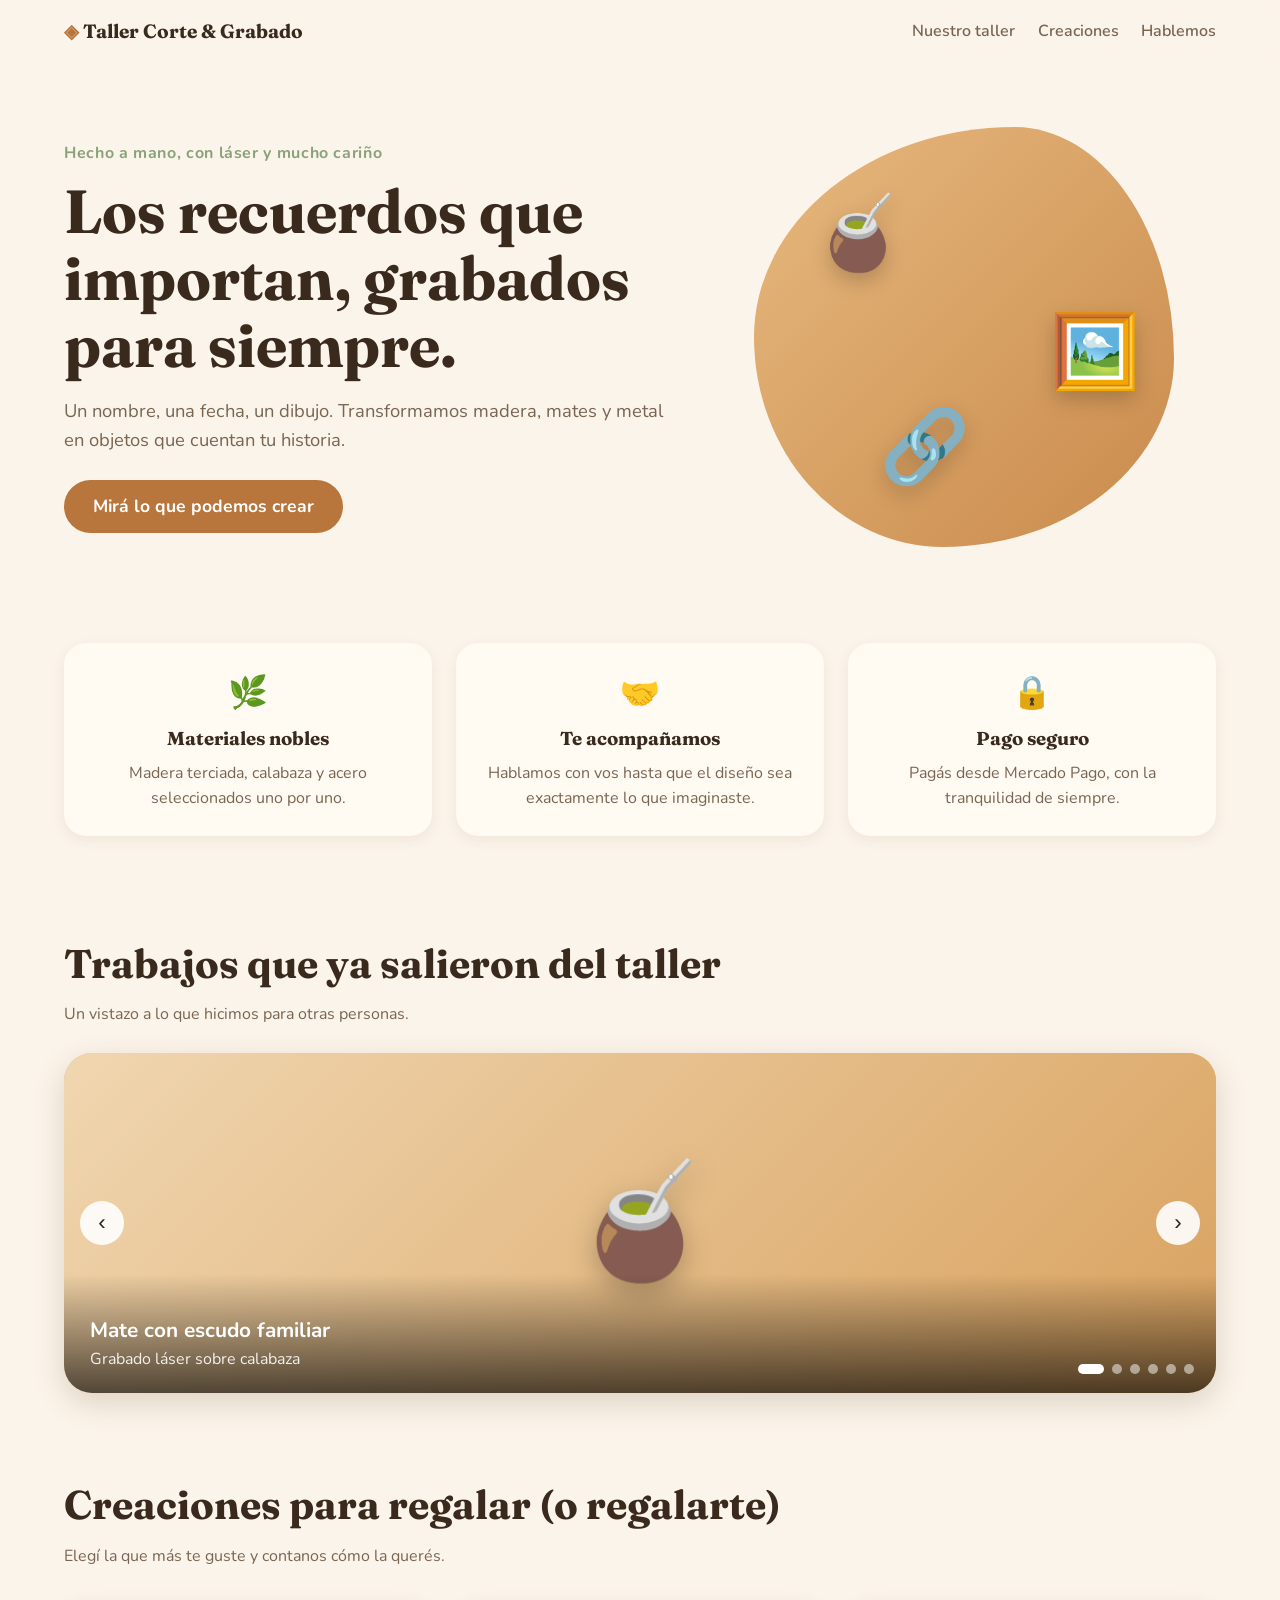
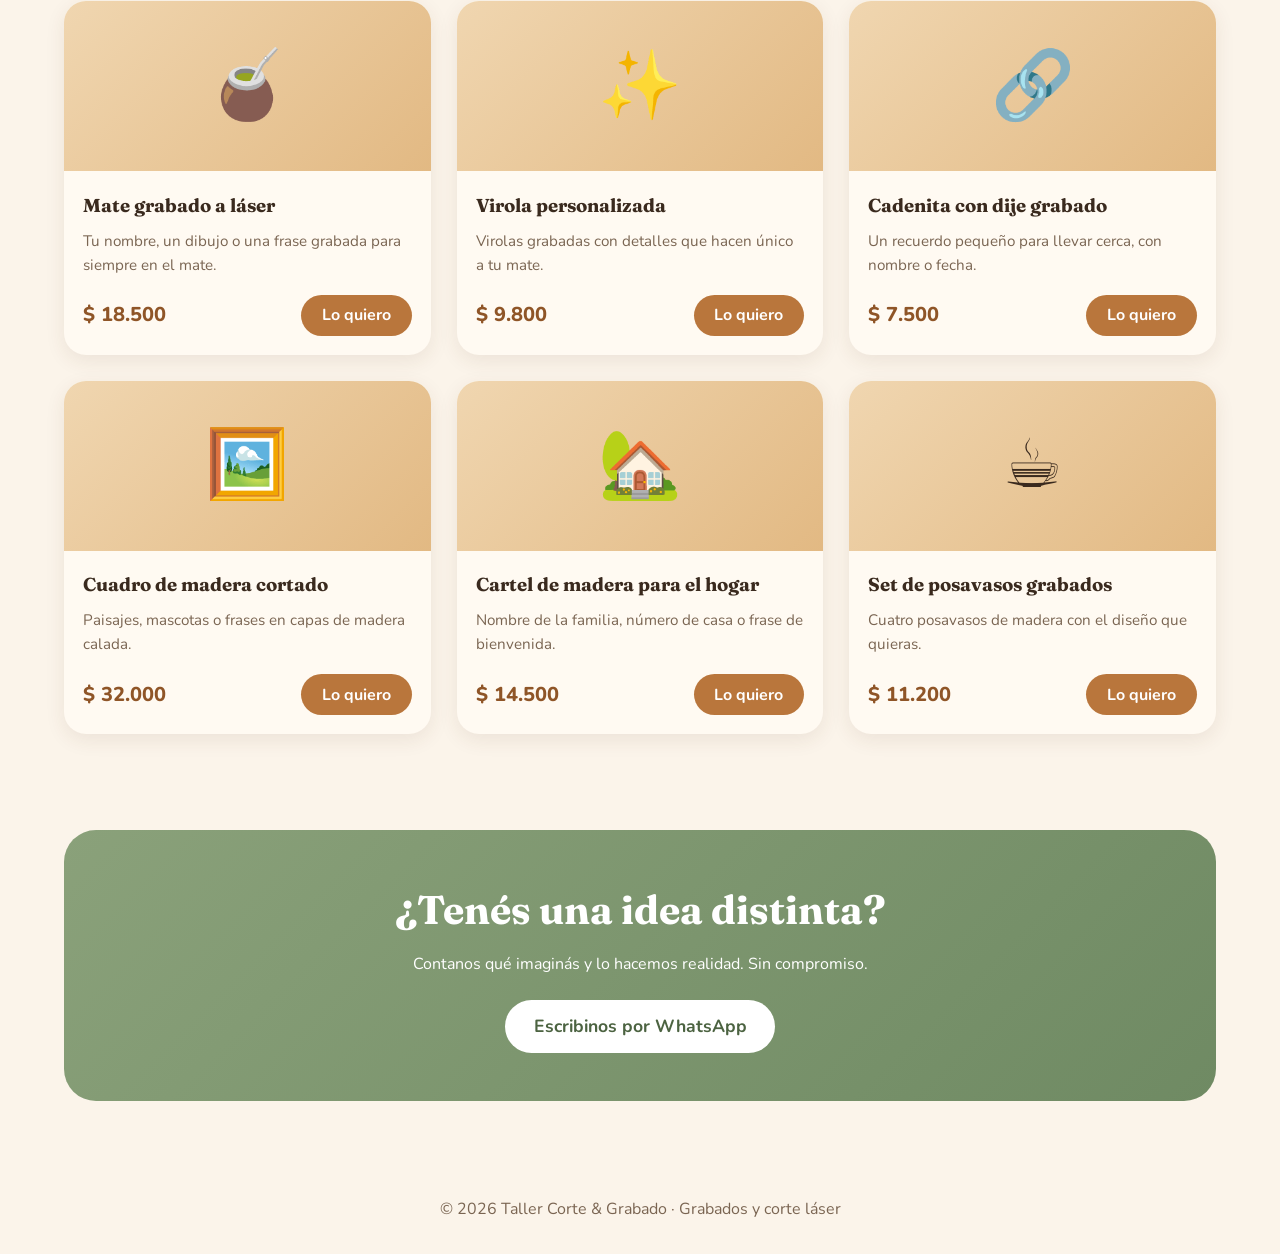
==== index.html @ 77e38443 ""prueba"" ====
<!DOCTYPE html>
<html lang="es">
<head>
  <meta charset="UTF-8">
  <meta name="viewport" content="width=device-width, initial-scale=1">
  <title>Taller Corte & Grabado · Modelo 1 Cálido</title>
  <meta name="description" content="Grabados y corte láser en madera, mates, virolas y cadenitas. Piezas hechas con cariño, a tu medida.">
  <link rel="preconnect" href="https://fonts.googleapis.com">
  <link rel="preconnect" href="https://fonts.gstatic.com" crossorigin>
  <link href="https://fonts.googleapis.com/css2?family=Fraunces:opsz,wght@9..144,500;9..144,700&family=Nunito:wght@400;600;700&display=swap" rel="stylesheet">
  <link rel="stylesheet" href="css/index.css">
  <link rel="stylesheet" href="css/carousel.css">
</head>
<body>
  <header class="top">
    <a class="brand" href="#"><span class="brand__mark">◈</span> <span data-brand></span></a>
    <nav>
      <a href="#nosotros">Nuestro taller</a>
      <a href="#creaciones">Creaciones</a>
      <a href="#contacto">Hablemos</a>
    </nav>
  </header>

  <main>
    <div id="home">
      <section class="hero">
        <div class="hero__text">
          <p class="eyebrow">Hecho a mano, con láser y mucho cariño</p>
          <h1>Los recuerdos que importan, grabados para siempre.</h1>
          <p class="lead">Un nombre, una fecha, un dibujo. Transformamos madera, mates y metal en objetos que cuentan tu historia.</p>
          <a class="btn btn--big" href="#creaciones">Mirá lo que podemos crear</a>
        </div>
        <div class="hero__art" aria-hidden="true">
          <div class="blob"></div>
          <span class="hero__emoji e1">🧉</span><span class="hero__emoji e2">🖼️</span><span class="hero__emoji e3">🔗</span>
        </div>
      </section>

      <section id="nosotros" class="trust">
        <div class="reveal"><span>🌿</span><h3>Materiales nobles</h3><p>Madera terciada, calabaza y acero seleccionados uno por uno.</p></div>
        <div class="reveal"><span>🤝</span><h3>Te acompañamos</h3><p>Hablamos con vos hasta que el diseño sea exactamente lo que imaginaste.</p></div>
        <div class="reveal"><span>🔒</span><h3>Pago seguro</h3><p>Pagás desde Mercado Pago, con la tranquilidad de siempre.</p></div>
      </section>

      <section id="trabajos" class="works">
        <div class="works__head"><h2>Trabajos que ya salieron del taller</h2><p>Un vistazo a lo que hicimos para otras personas.</p></div>
        <div id="carousel" class="car" aria-roledescription="carrusel" aria-label="Trabajos realizados"></div>
      </section>
      <section id="creaciones" class="section">
        <h2>Creaciones para regalar (o regalarte)</h2>
        <p class="section__sub">Elegí la que más te guste y contanos cómo la querés.</p>
        <div id="grid" class="grid"></div>
      </section>

      <section id="contacto" class="cta reveal">
        <h2>¿Tenés una idea distinta?</h2>
        <p>Contanos qué imaginás y lo hacemos realidad. Sin compromiso.</p>
        <a class="btn btn--big" data-wa target="_blank" rel="noopener">Escribinos por WhatsApp</a>
      </section>
    </div>

    <section id="detail" class="detail" hidden>
      <a id="back" class="back" href="#creaciones">← Volver a las creaciones</a>
      <div class="detail__grid">
        <div class="detail__media" id="d-media" aria-hidden="true"></div>
        <div class="detail__info">
          <h1 id="d-title"></h1>
          <p id="d-desc" class="lead"></p>
          <p class="detail__price" id="d-price"></p>
          <label for="comment">Contanos cómo lo querés (texto, dibujo, tamaño…)</label>
          <textarea id="comment" rows="4" placeholder="Ej: Quiero el nombre «Lucía» con una flor al costado"></textarea>
          <div class="row">
            <div><label for="name">Tu nombre (opcional)</label><input id="name" autocomplete="name"></div>
            <div><label for="contact">WhatsApp o email (opcional)</label><input id="contact" autocomplete="email"></div>
          </div>
          <button id="buy" class="btn btn--big" type="button">Comprar</button>
          <p id="d-status" class="status" role="status"></p>
          <p class="note">🔒 Pagás en Mercado Pago. Si tenés la app, se abre sola; si no, seguís desde la web.</p>
        </div>
      </div>
    </section>
  </main>

  <footer><p>© <span data-year></span> <span data-brand></span> · Grabados y corte láser</p></footer>

  <script src="js/config.js"></script>
  <script src="js/app.js"></script>
</body>
</html>
---- css/index.css ----
:root{--car-bg:#e2b983;--car-ink:#3a2a1e;--car-muted:#7a6552;--car-radius:28px;--car-shadow:0 10px 30px rgba(90,60,30,.18);--car-grad:linear-gradient(135deg,#f0d6b0,#d9a25f)}
:root{--bg:#fbf4ea;--ink:#3a2a1e;--muted:#7a6552;--wood:#b9763c;--wood-d:#8f5527;--cream:#fffaf2;--sage:#8aa17a;--r:22px}
*{box-sizing:border-box;margin:0}
html{scroll-behavior:smooth}
body{font-family:Nunito,system-ui,sans-serif;background:var(--bg);color:var(--ink);line-height:1.6}
h1,h2,h3,.brand{font-family:Fraunces,Georgia,serif}
[hidden]{display:none!important}
a{color:inherit}

.top{display:flex;justify-content:space-between;align-items:center;gap:1rem;padding:1rem 5vw;position:sticky;top:0;background:rgba(251,244,234,.92);backdrop-filter:blur(8px);z-index:10}
.brand{font-weight:700;font-size:1.2rem;text-decoration:none}
.brand__mark{color:var(--wood)}
.top nav{display:flex;gap:1.4rem}
.top nav a{text-decoration:none;font-weight:600;color:var(--muted)}
.top nav a:hover{color:var(--wood-d)}

.btn{display:inline-block;background:var(--wood);color:#fff;border:0;border-radius:999px;padding:.6rem 1.3rem;font:700 1rem Nunito,sans-serif;text-decoration:none;cursor:pointer;transition:transform .2s,background .2s,box-shadow .2s}
.btn:hover{background:var(--wood-d);transform:translateY(-2px);box-shadow:0 8px 18px rgba(143,85,39,.3)}
.btn:disabled{opacity:.6;cursor:wait;transform:none}
.btn--big{padding:.9rem 1.8rem;font-size:1.1rem}

.hero{display:grid;grid-template-columns:1.1fr .9fr;align-items:center;gap:2rem;padding:4rem 5vw}
.eyebrow{color:var(--sage);font-weight:700;letter-spacing:.04em;margin-bottom:.8rem}
.hero h1{font-size:clamp(2.2rem,5vw,3.8rem);line-height:1.1;margin-bottom:1rem}
.lead{font-size:1.15rem;color:var(--muted);margin-bottom:1.6rem}
.hero__art{position:relative;aspect-ratio:1;max-width:420px;justify-self:center;width:100%}
.blob{position:absolute;inset:0;background:linear-gradient(135deg,#e7b97f,#c98a4b);border-radius:62% 38% 55% 45%/50% 55% 45% 50%;animation:morph 9s ease-in-out infinite}
@keyframes morph{50%{border-radius:40% 60% 45% 55%/55% 40% 60% 45%;transform:rotate(6deg)}}
.hero__emoji{position:absolute;font-size:4.5rem;filter:drop-shadow(0 8px 10px rgba(0,0,0,.2));animation:float 5s ease-in-out infinite}
.e1{top:12%;left:14%}.e2{top:40%;right:8%;animation-delay:1s}.e3{bottom:10%;left:30%;animation-delay:2s}
@keyframes float{50%{transform:translateY(-12px)}}

.trust{display:grid;grid-template-columns:repeat(auto-fit,minmax(220px,1fr));gap:1.5rem;padding:2rem 5vw}
.trust div{background:var(--cream);border-radius:var(--r);padding:1.5rem;text-align:center;box-shadow:0 4px 14px rgba(90,60,30,.07)}
.trust span{font-size:2rem}
.trust h3{margin:.4rem 0}
.trust p{color:var(--muted)}

.section{padding:4rem 5vw}
.section h2,.cta h2{font-size:clamp(1.7rem,3.5vw,2.5rem)}
.section__sub{color:var(--muted);margin:.4rem 0 2rem}
.grid{display:grid;grid-template-columns:repeat(auto-fill,minmax(270px,1fr));gap:1.6rem}
.card{background:var(--cream);border-radius:var(--r);overflow:hidden;box-shadow:0 6px 20px rgba(90,60,30,.09);transition:transform .25s,box-shadow .25s;display:flex;flex-direction:column}
.card:hover{transform:translateY(-6px);box-shadow:0 14px 30px rgba(90,60,30,.16)}
.card__media{height:170px;display:grid;place-items:center;background:linear-gradient(135deg,#f0d6b0,#e2b983);font-size:4.2rem}
.card__body{padding:1.2rem;display:flex;flex-direction:column;gap:.5rem;flex:1}
.card__body p{color:var(--muted);font-size:.95rem;flex:1}
.card__foot{display:flex;justify-content:space-between;align-items:center;margin-top:.6rem}
.price{font-weight:800;font-size:1.25rem;color:var(--wood-d)}

.cta{margin:2rem 5vw 4rem;padding:3rem 1.5rem;text-align:center;background:linear-gradient(135deg,var(--sage),#6f8a63);color:#fff;border-radius:32px}
.cta p{margin:.6rem 0 1.4rem}
.cta .btn{background:#fff;color:#4c6341}

.detail{padding:2rem 5vw 4rem;max-width:1100px;margin:auto}
.back{display:inline-block;margin-bottom:1.5rem;font-weight:700;color:var(--wood-d);text-decoration:none}
.detail__grid{display:grid;grid-template-columns:1fr 1.1fr;gap:2.5rem}
.detail__media{aspect-ratio:1;display:grid;place-items:center;font-size:9rem;border-radius:32px;background:linear-gradient(135deg,#f0d6b0,#e2b983)}
.detail__info h1{font-size:clamp(1.8rem,4vw,2.6rem);line-height:1.15;margin-bottom:.6rem}
.detail__price{font-size:2rem;font-weight:800;color:var(--wood-d);margin:.4rem 0 1.2rem}
label{display:block;font-weight:700;margin:1rem 0 .3rem}
textarea,input{width:100%;padding:.7rem .9rem;border:2px solid #e6d3bb;border-radius:14px;background:#fff;font:inherit;color:var(--ink)}
textarea:focus,input:focus{outline:0;border-color:var(--wood)}
.row{display:grid;grid-template-columns:1fr 1fr;gap:1rem}
#buy{margin-top:1.4rem;width:100%}
.status{min-height:1.4em;margin-top:.7rem;font-weight:600;color:var(--sage)}
.status.is-error{color:#b3412e}
.note{color:var(--muted);font-size:.9rem;margin-top:.6rem}

footer{text-align:center;padding:2rem;color:var(--muted)}
.reveal,.card{opacity:0;transform:translateY(24px);transition:opacity .6s calc(var(--i,0)*70ms),transform .6s calc(var(--i,0)*70ms)}
.reveal.in,.card.in{opacity:1;transform:none}
.card.in:hover{transform:translateY(-6px)}

@media(max-width:800px){
  .hero,.detail__grid,.row{grid-template-columns:1fr}
  .hero{padding-top:2rem}.hero__art{max-width:260px}.hero__emoji{font-size:3rem}
  .top nav a:first-child{display:none}
  .detail__media{font-size:6rem;aspect-ratio:16/10}
}
@media(prefers-reduced-motion:reduce){*{animation:none!important;transition:none!important}.reveal,.card{opacity:1;transform:none}}
---- css/carousel.css ----
.works{padding:4rem 5vw 1rem}
.works__head h2{font-size:clamp(1.7rem,3.5vw,2.5rem)}
.works__head p{color:var(--car-muted);margin:.4rem 0 1.6rem}
.car{position:relative;overflow:hidden;border-radius:var(--car-radius);background:var(--car-bg);box-shadow:var(--car-shadow)}
.car__track{display:flex;transition:transform .7s cubic-bezier(.65,0,.35,1);touch-action:pan-y}
.car__slide{flex:0 0 100%;position:relative;min-height:340px;display:grid;place-items:center;background:var(--car-grad)}
.car__slide img{position:absolute;inset:0;width:100%;height:100%;object-fit:cover}
.car__icon{font-size:7rem;filter:drop-shadow(0 10px 14px rgba(0,0,0,.25))}
.car__cap{position:absolute;left:0;right:0;bottom:0;padding:2.5rem 1.6rem 1.3rem;color:#fff;background:linear-gradient(transparent,rgba(0,0,0,.65))}
.car__cap b{display:block;font-size:1.3rem}
.car__cap span{opacity:.9}
.car__btn{position:absolute;top:50%;transform:translateY(-50%);width:44px;height:44px;border:0;border-radius:50%;background:rgba(255,255,255,.9);color:#222;font-size:1.4rem;cursor:pointer;z-index:2;transition:transform .2s}
.car__btn:hover{transform:translateY(-50%) scale(1.1)}
.car__btn--prev{left:1rem}.car__btn--next{right:1rem}
.car__dots{position:absolute;right:1.4rem;bottom:1.2rem;display:flex;gap:.5rem;z-index:2}
.car__dots button{width:10px;height:10px;padding:0;border:0;border-radius:50%;background:rgba(255,255,255,.5);cursor:pointer;transition:width .3s,background .3s}
.car__dots button[aria-current="true"]{width:26px;border-radius:6px;background:#fff}
@media(max-width:800px){.car__slide{min-height:260px}.car__icon{font-size:5rem}.car__btn{display:none}}
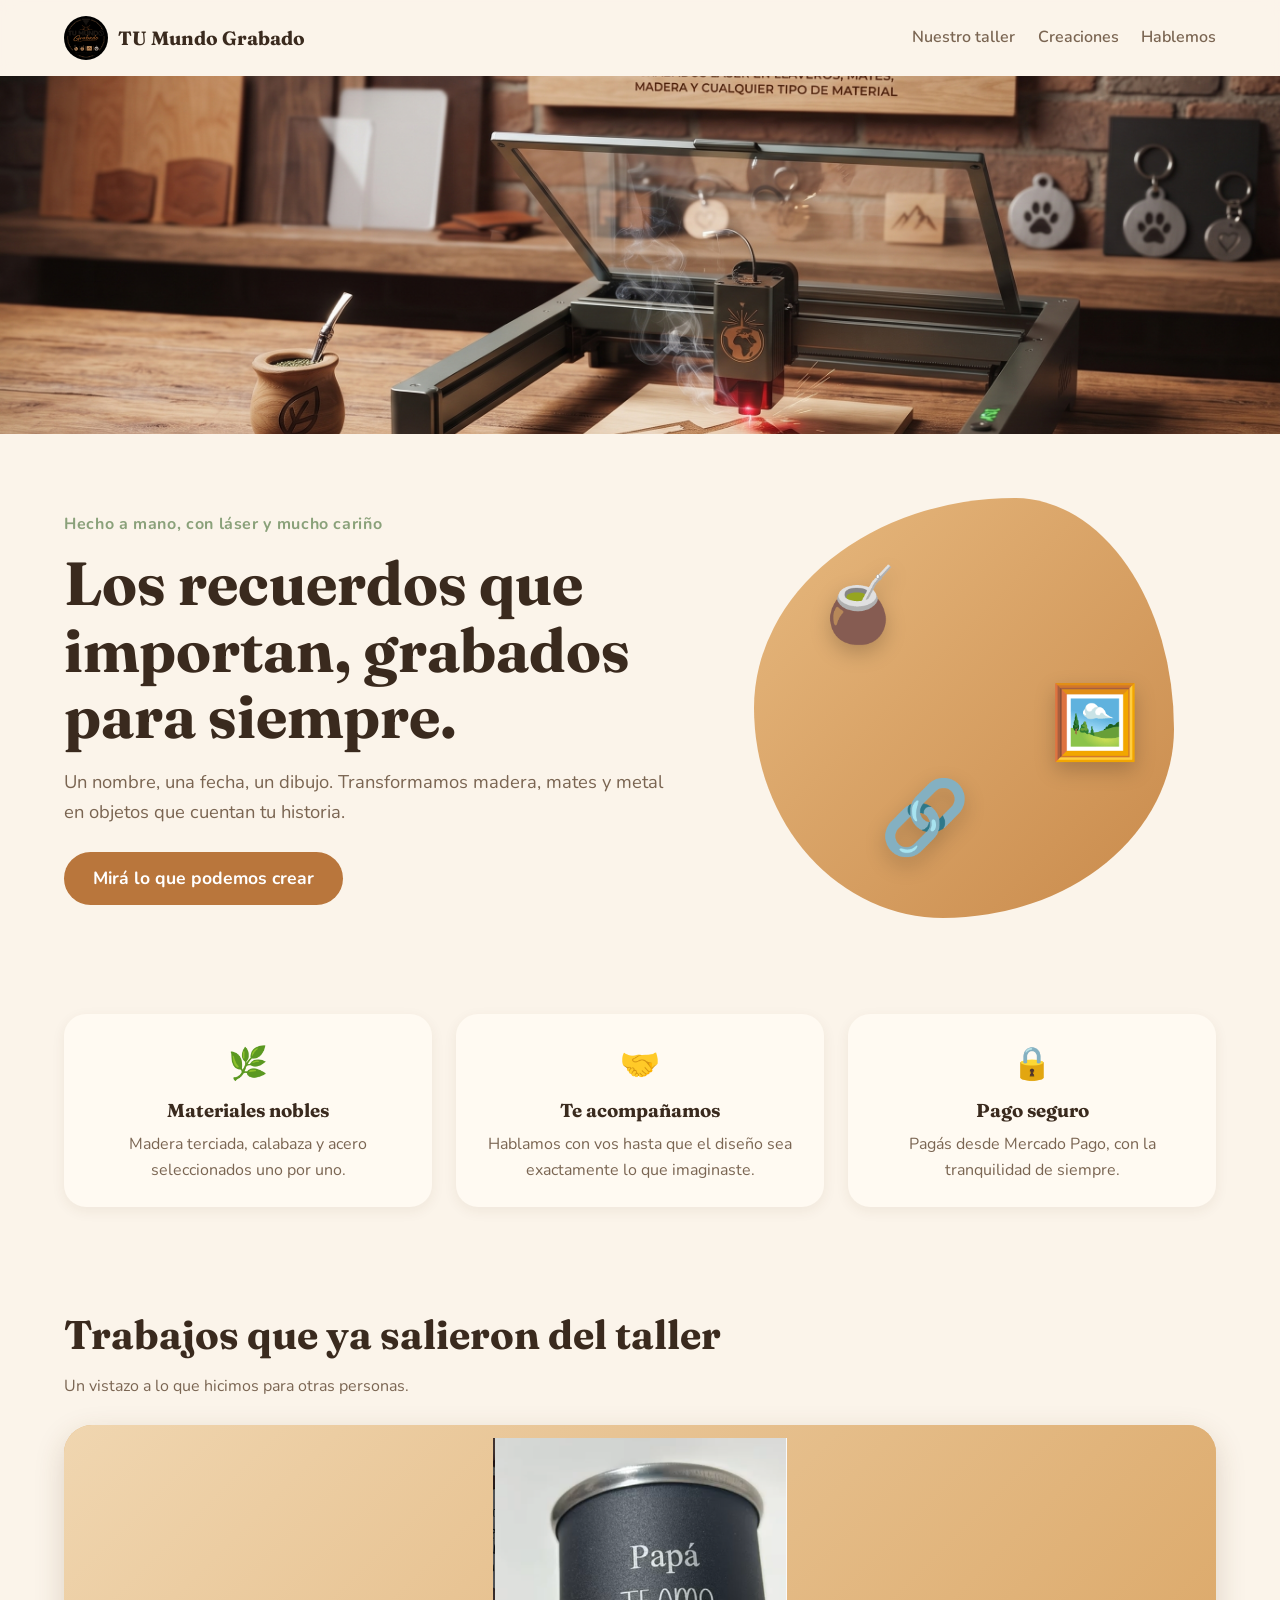
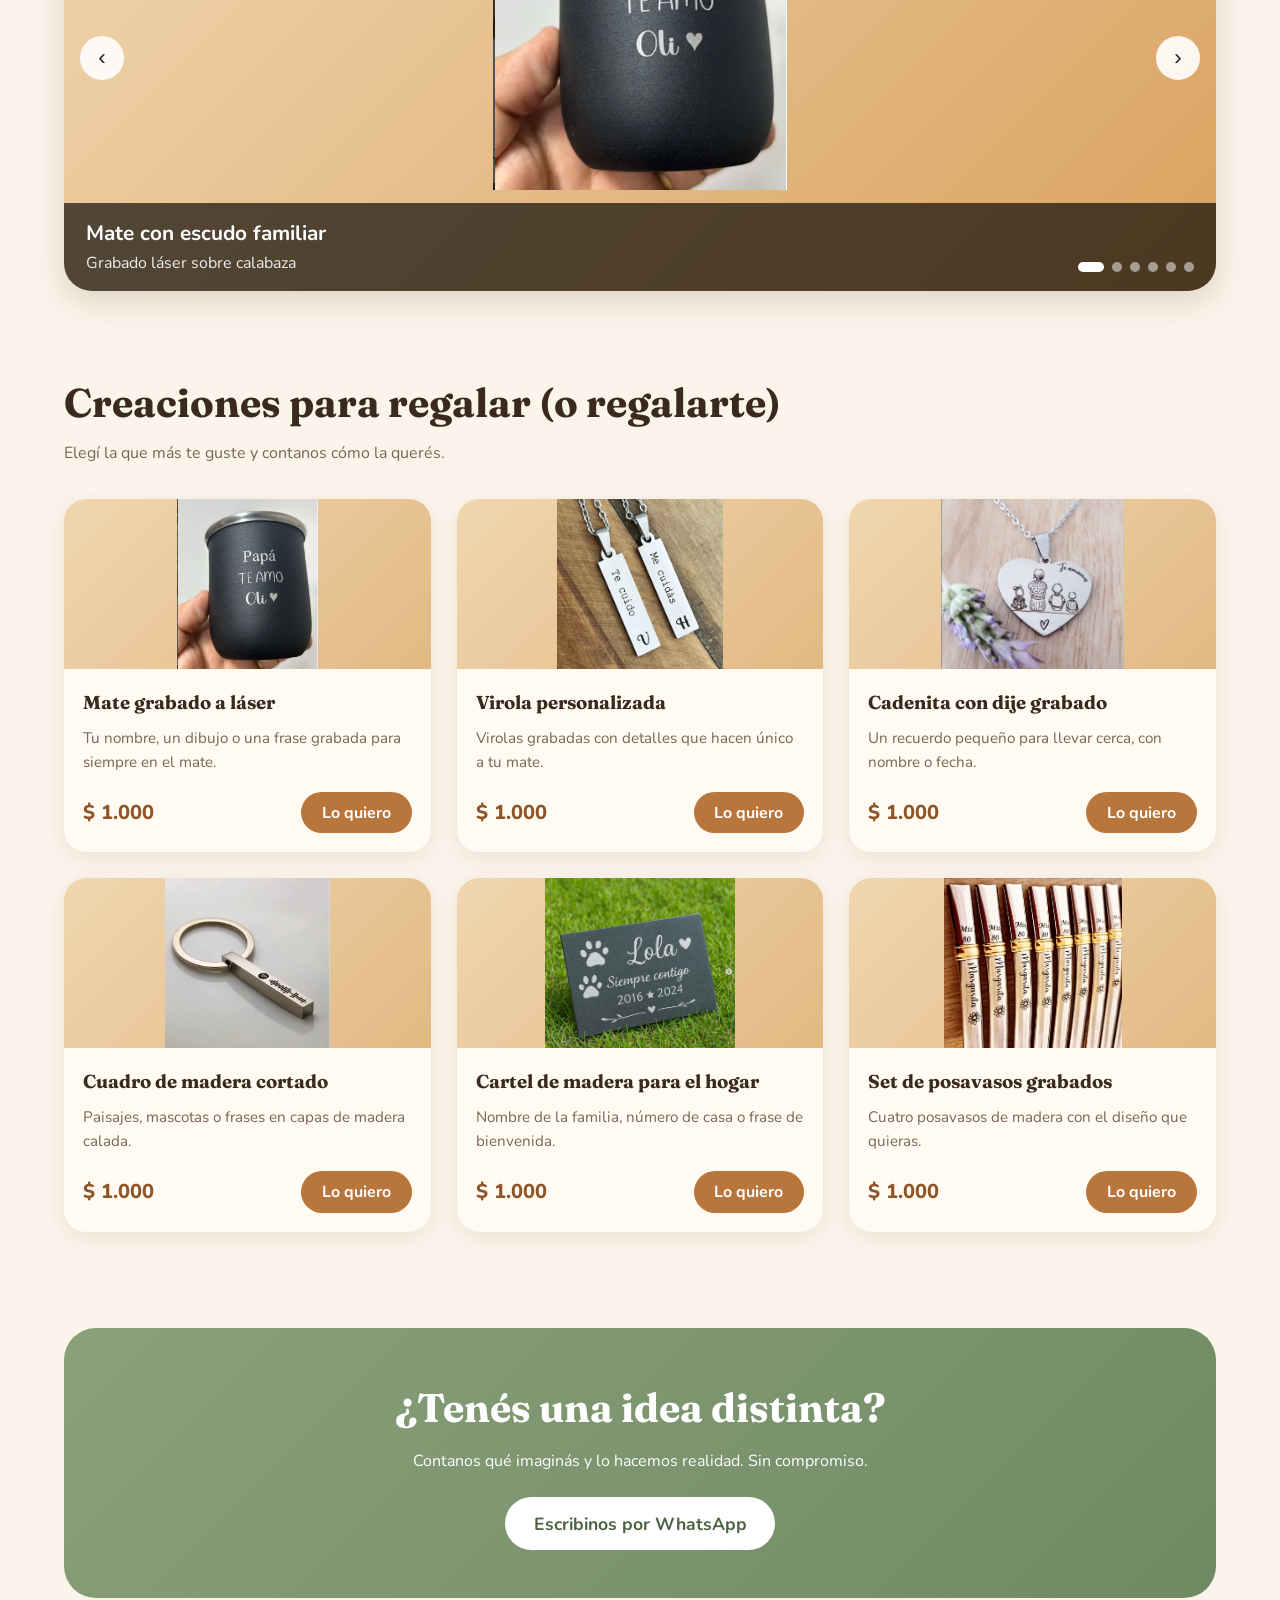
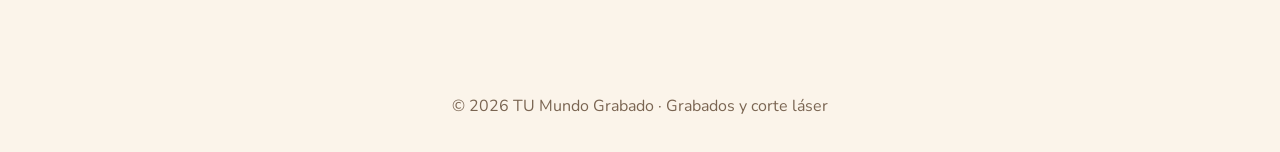
==== commit 7a40ec60: "Merge branch 'main' of https://github.com/technoran/corte" ====
--- a/index.html
+++ b/index.html
@@ -3,7 +3,7 @@
 <head>
   <meta charset="UTF-8">
   <meta name="viewport" content="width=device-width, initial-scale=1">
-  <title>Taller Corte & Grabado · Modelo 1 Cálido</title>
+  <title>TU Mundo Grabado</title>
   <meta name="description" content="Grabados y corte láser en madera, mates, virolas y cadenitas. Piezas hechas con cariño, a tu medida.">
   <link rel="preconnect" href="https://fonts.googleapis.com">
   <link rel="preconnect" href="https://fonts.gstatic.com" crossorigin>
@@ -13,7 +13,7 @@
 </head>
 <body>
   <header class="top">
-    <a class="brand" href="#"><span class="brand__mark">◈</span> <span data-brand></span></a>
+    <a class="brand" href="#"><img class="brand__logo" src="image/logo.jpg" alt="Logo"> <span data-brand></span></a>
     <nav>
       <a href="#nosotros">Nuestro taller</a>
       <a href="#creaciones">Creaciones</a>
@@ -23,6 +23,7 @@
 
   <main>
     <div id="home">
+      <div class="banner"><img src="image/horizontal.jpg" alt="Taller de corte y grabado láser"></div>
       <section class="hero">
         <div class="hero__text">
           <p class="eyebrow">Hecho a mano, con láser y mucho cariño</p>
@@ -73,6 +74,19 @@
             <div><label for="name">Tu nombre (opcional)</label><input id="name" autocomplete="name"></div>
             <div><label for="contact">WhatsApp o email (opcional)</label><input id="contact" autocomplete="email"></div>
           </div>
+          <label for="ship-mode">Entrega</label>
+          <select id="ship-mode"></select>
+          <div id="ship-fields" hidden>
+            <label for="ship-prov">Provincia</label>
+            <select id="ship-prov"></select>
+            <div class="row">
+              <div><label for="ship-city">Localidad</label><input id="ship-city" autocomplete="address-level2"></div>
+              <div><label for="ship-cp">Código postal</label><input id="ship-cp" inputmode="numeric" autocomplete="postal-code"></div>
+            </div>
+            <label for="ship-addr">Dirección (calle, número, piso)</label>
+            <input id="ship-addr" autocomplete="street-address">
+          </div>
+          <p id="d-total" class="detail__total"></p>
           <button id="buy" class="btn btn--big" type="button">Comprar</button>
           <p id="d-status" class="status" role="status"></p>
           <p class="note">🔒 Pagás en Mercado Pago. Si tenés la app, se abre sola; si no, seguís desde la web.</p>
--- a/css/index.css
+++ b/css/index.css
@@ -9,7 +9,9 @@
 
 .top{display:flex;justify-content:space-between;align-items:center;gap:1rem;padding:1rem 5vw;position:sticky;top:0;background:rgba(251,244,234,.92);backdrop-filter:blur(8px);z-index:10}
 .brand{font-weight:700;font-size:1.2rem;text-decoration:none}
-.brand__mark{color:var(--wood)}
+.brand{display:flex;align-items:center;gap:.6rem}
+.brand__logo{height:44px;width:44px;object-fit:cover;border-radius:50%}
+.banner img{display:block;width:100%;height:clamp(160px,28vw,380px);object-fit:cover}
 .top nav{display:flex;gap:1.4rem}
 .top nav a{text-decoration:none;font-weight:600;color:var(--muted)}
 .top nav a:hover{color:var(--wood-d)}
@@ -60,6 +62,9 @@
 .detail__price{font-size:2rem;font-weight:800;color:var(--wood-d);margin:.4rem 0 1.2rem}
 label{display:block;font-weight:700;margin:1rem 0 .3rem}
 textarea,input{width:100%;padding:.7rem .9rem;border:2px solid #e6d3bb;border-radius:14px;background:#fff;font:inherit;color:var(--ink)}
+select{width:100%;padding:.7rem .9rem;border:2px solid #e6d3bb;border-radius:14px;background:#fff;font:inherit;color:var(--ink)}
+select:focus{outline:0;border-color:var(--wood)}
+.detail__total{margin:1rem 0;font-weight:700;color:var(--wood-d)}
 textarea:focus,input:focus{outline:0;border-color:var(--wood)}
 .row{display:grid;grid-template-columns:1fr 1fr;gap:1rem}
 #buy{margin-top:1.4rem;width:100%}
--- a/css/carousel.css
+++ b/css/carousel.css
@@ -1,12 +1,16 @@
-.works{padding:4rem 5vw 1rem}
+﻿.works{padding:4rem 5vw 1rem}
 .works__head h2{font-size:clamp(1.7rem,3.5vw,2.5rem)}
 .works__head p{color:var(--car-muted);margin:.4rem 0 1.6rem}
 .car{position:relative;overflow:hidden;border-radius:var(--car-radius);background:var(--car-bg);box-shadow:var(--car-shadow)}
 .car__track{display:flex;transition:transform .7s cubic-bezier(.65,0,.35,1);touch-action:pan-y}
-.car__slide{flex:0 0 100%;position:relative;min-height:340px;display:grid;place-items:center;background:var(--car-grad)}
-.car__slide img{position:absolute;inset:0;width:100%;height:100%;object-fit:cover}
+.car__slide{flex:0 0 100%;position:relative;margin:0;display:flex;flex-direction:column;background:var(--car-grad)}
+.car__slide img{display:block;width:100%;height:clamp(240px,42vh,380px);object-fit:contain;padding:.8rem}
+.car__slide .car__icon{display:grid;place-items:center;height:clamp(240px,42vh,380px)}
+.icon-img{position:absolute;inset:0;width:100%;height:100%;object-fit:contain;display:block}
+.card__media span:has(.icon-img){position:relative;display:block;width:100%;height:100%;padding:.6rem;box-sizing:border-box}
+.detail__media:has(.icon-img){position:relative;overflow:hidden}
 .car__icon{font-size:7rem;filter:drop-shadow(0 10px 14px rgba(0,0,0,.25))}
-.car__cap{position:absolute;left:0;right:0;bottom:0;padding:2.5rem 1.6rem 1.3rem;color:#fff;background:linear-gradient(transparent,rgba(0,0,0,.65))}
+.car__cap{padding:.9rem 5.5rem .9rem 1.4rem;color:#fff;background:rgba(0,0,0,.65)}
 .car__cap b{display:block;font-size:1.3rem}
 .car__cap span{opacity:.9}
 .car__btn{position:absolute;top:50%;transform:translateY(-50%);width:44px;height:44px;border:0;border-radius:50%;background:rgba(255,255,255,.9);color:#222;font-size:1.4rem;cursor:pointer;z-index:2;transition:transform .2s}
@@ -15,4 +19,6 @@
 .car__dots{position:absolute;right:1.4rem;bottom:1.2rem;display:flex;gap:.5rem;z-index:2}
 .car__dots button{width:10px;height:10px;padding:0;border:0;border-radius:50%;background:rgba(255,255,255,.5);cursor:pointer;transition:width .3s,background .3s}
 .car__dots button[aria-current="true"]{width:26px;border-radius:6px;background:#fff}
-@media(max-width:800px){.car__slide{min-height:260px}.car__icon{font-size:5rem}.car__btn{display:none}}
+@media(max-width:800px){.car__slide img,.car__slide .car__icon{height:240px}.car__icon{font-size:5rem}.car__btn{display:none}}
+
+
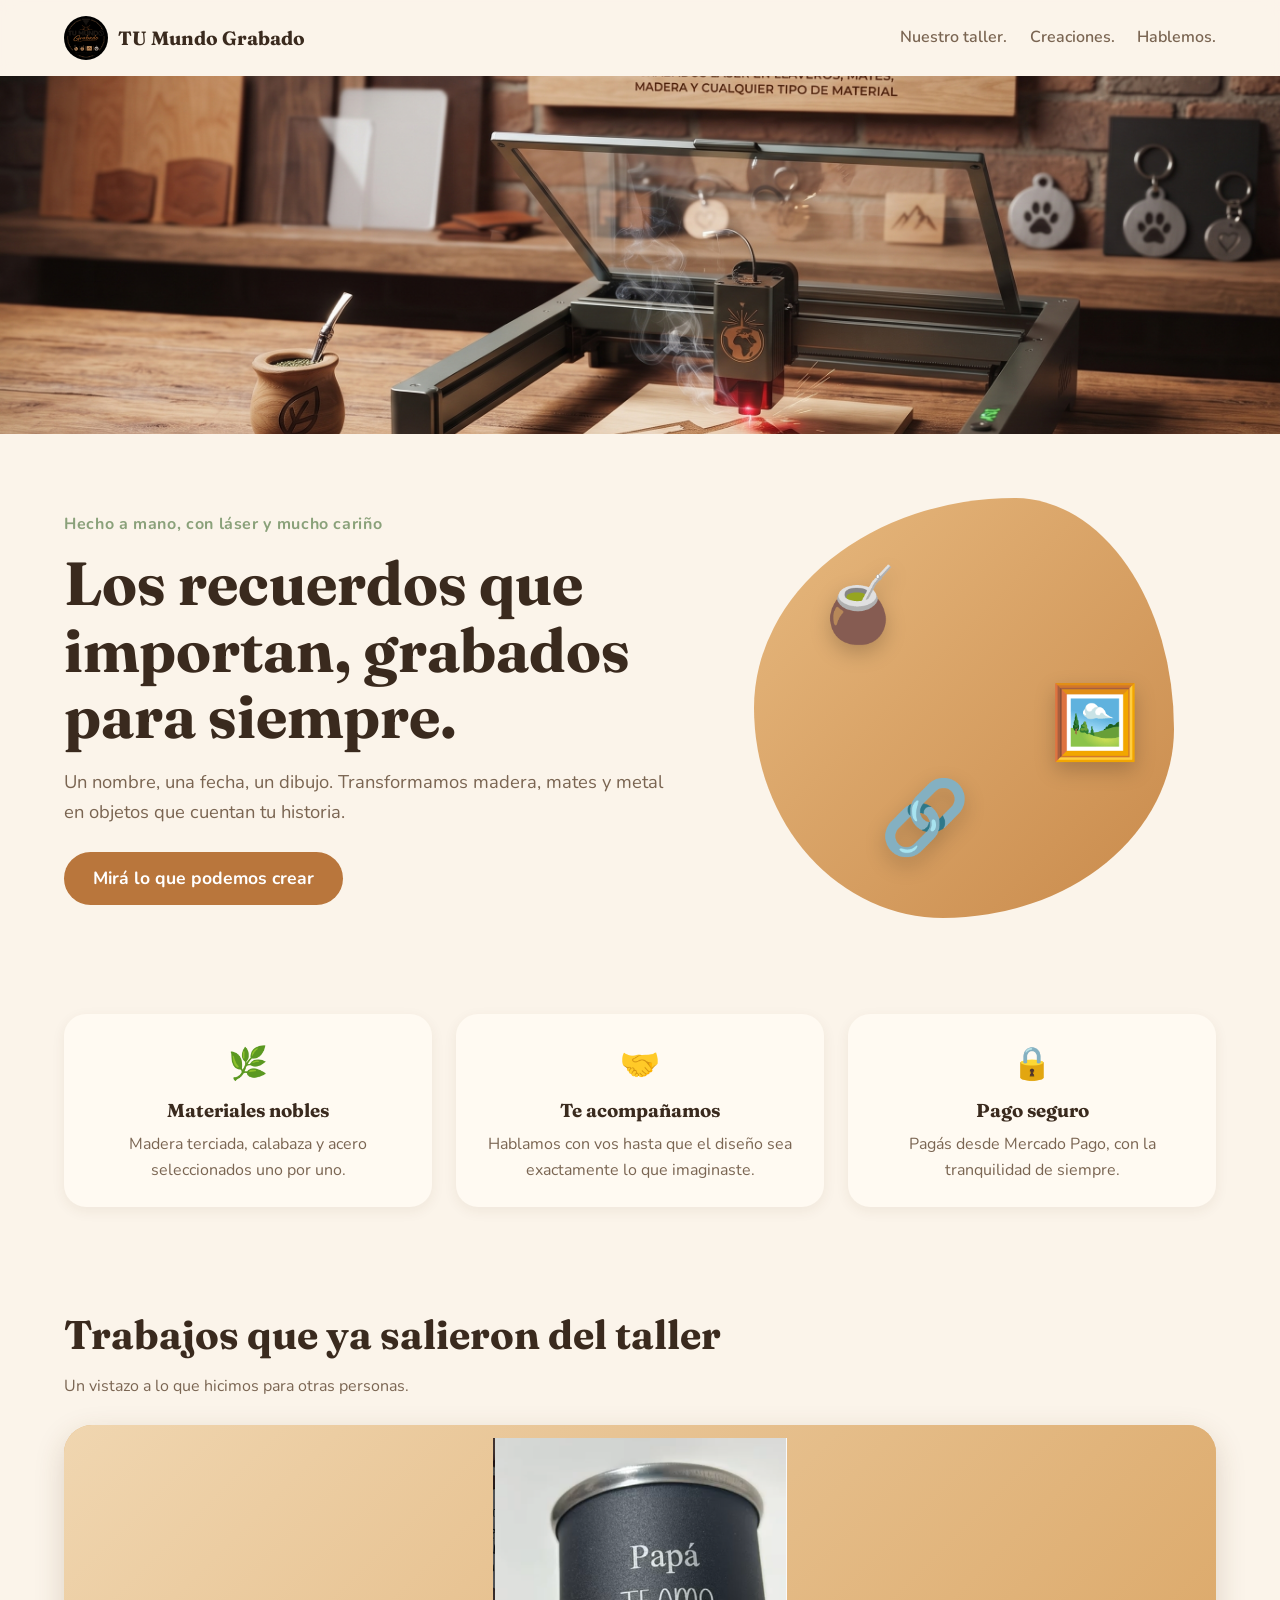
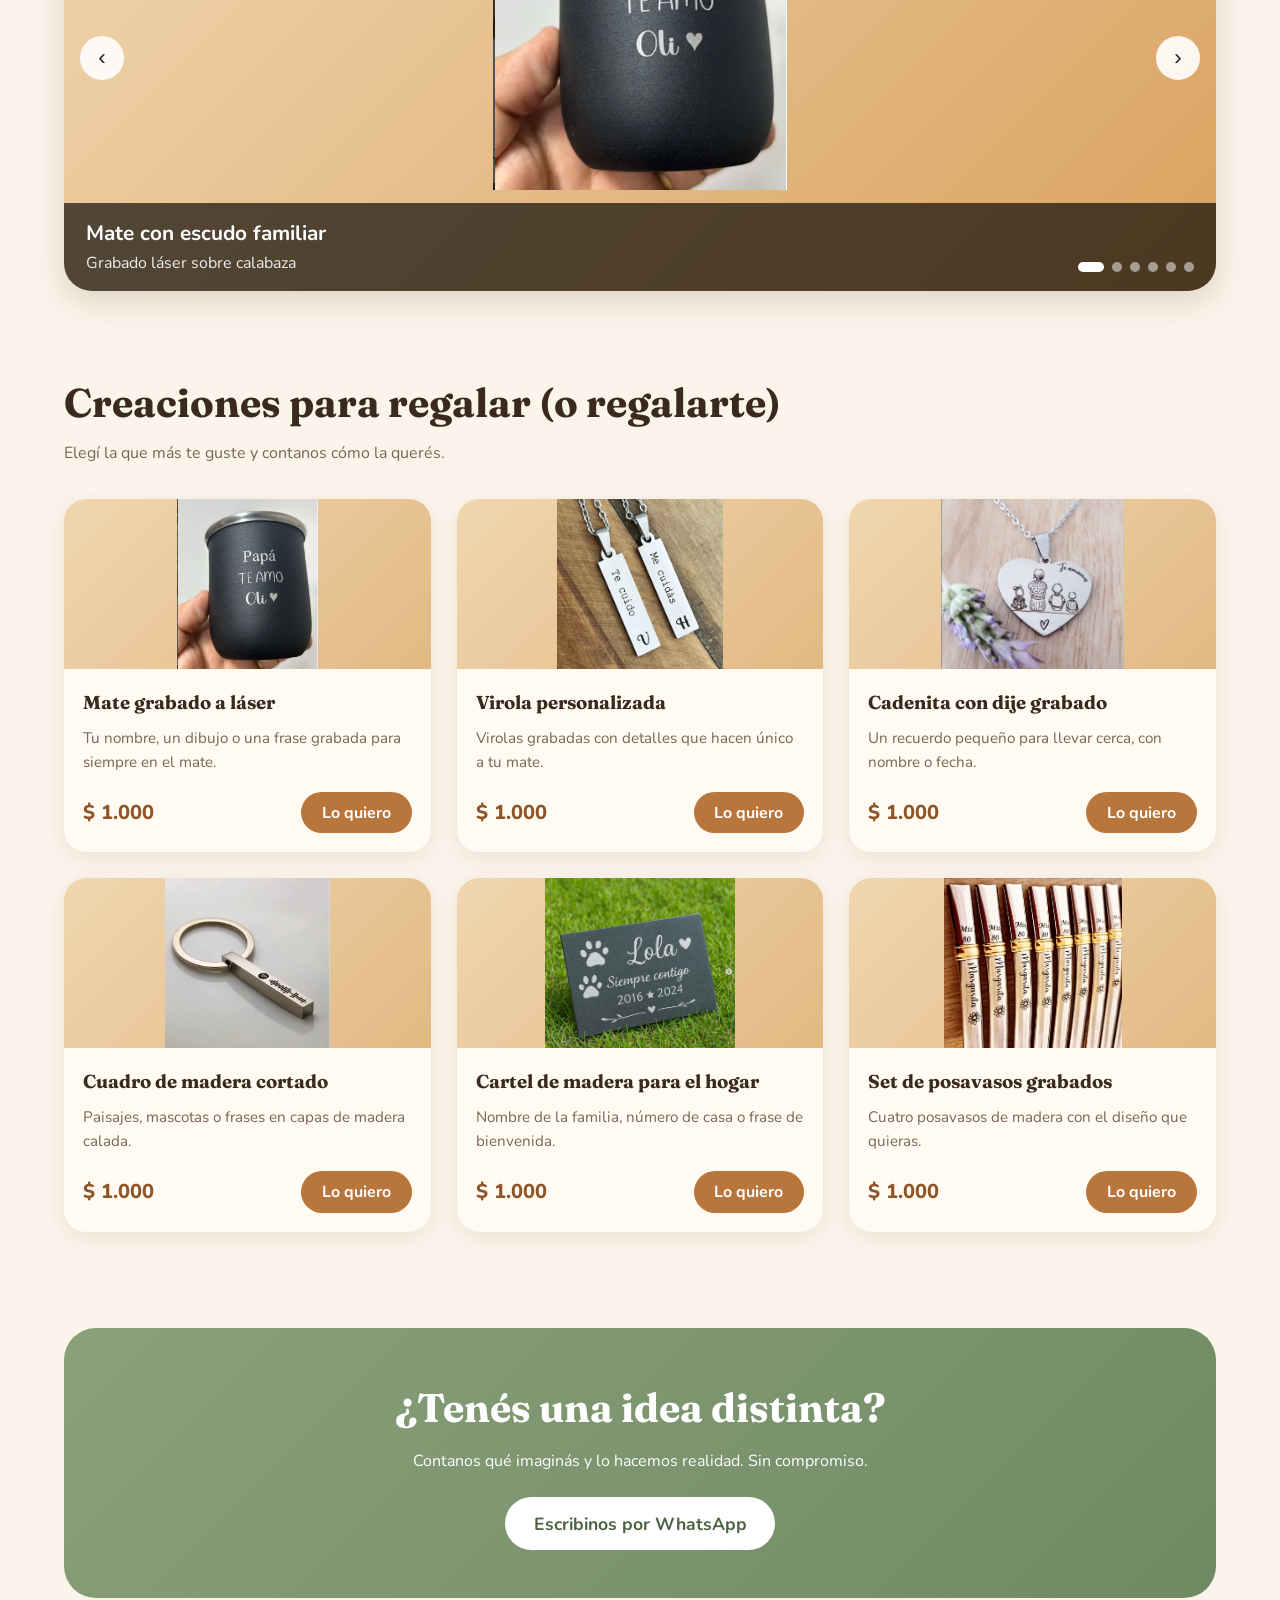
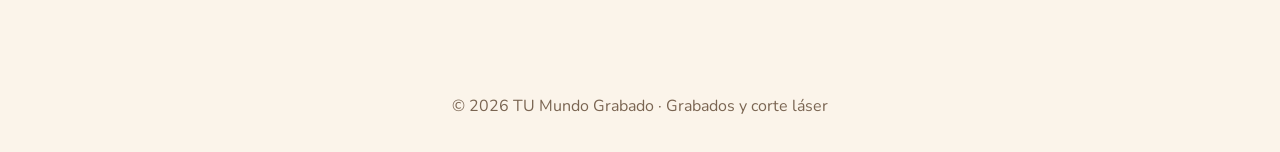
==== commit 9856e29e: ""nuevo"" ====
--- a/index.html
+++ b/index.html
@@ -15,9 +15,9 @@
   <header class="top">
     <a class="brand" href="#"><img class="brand__logo" src="image/logo.jpg" alt="Logo"> <span data-brand></span></a>
     <nav>
-      <a href="#nosotros">Nuestro taller</a>
-      <a href="#creaciones">Creaciones</a>
-      <a href="#contacto">Hablemos</a>
+      <a href="#nosotros">Nuestro taller.</a>
+      <a href="#creaciones">Creaciones.</a>
+      <a href="#contacto">Hablemos.</a>
     </nav>
   </header>
 
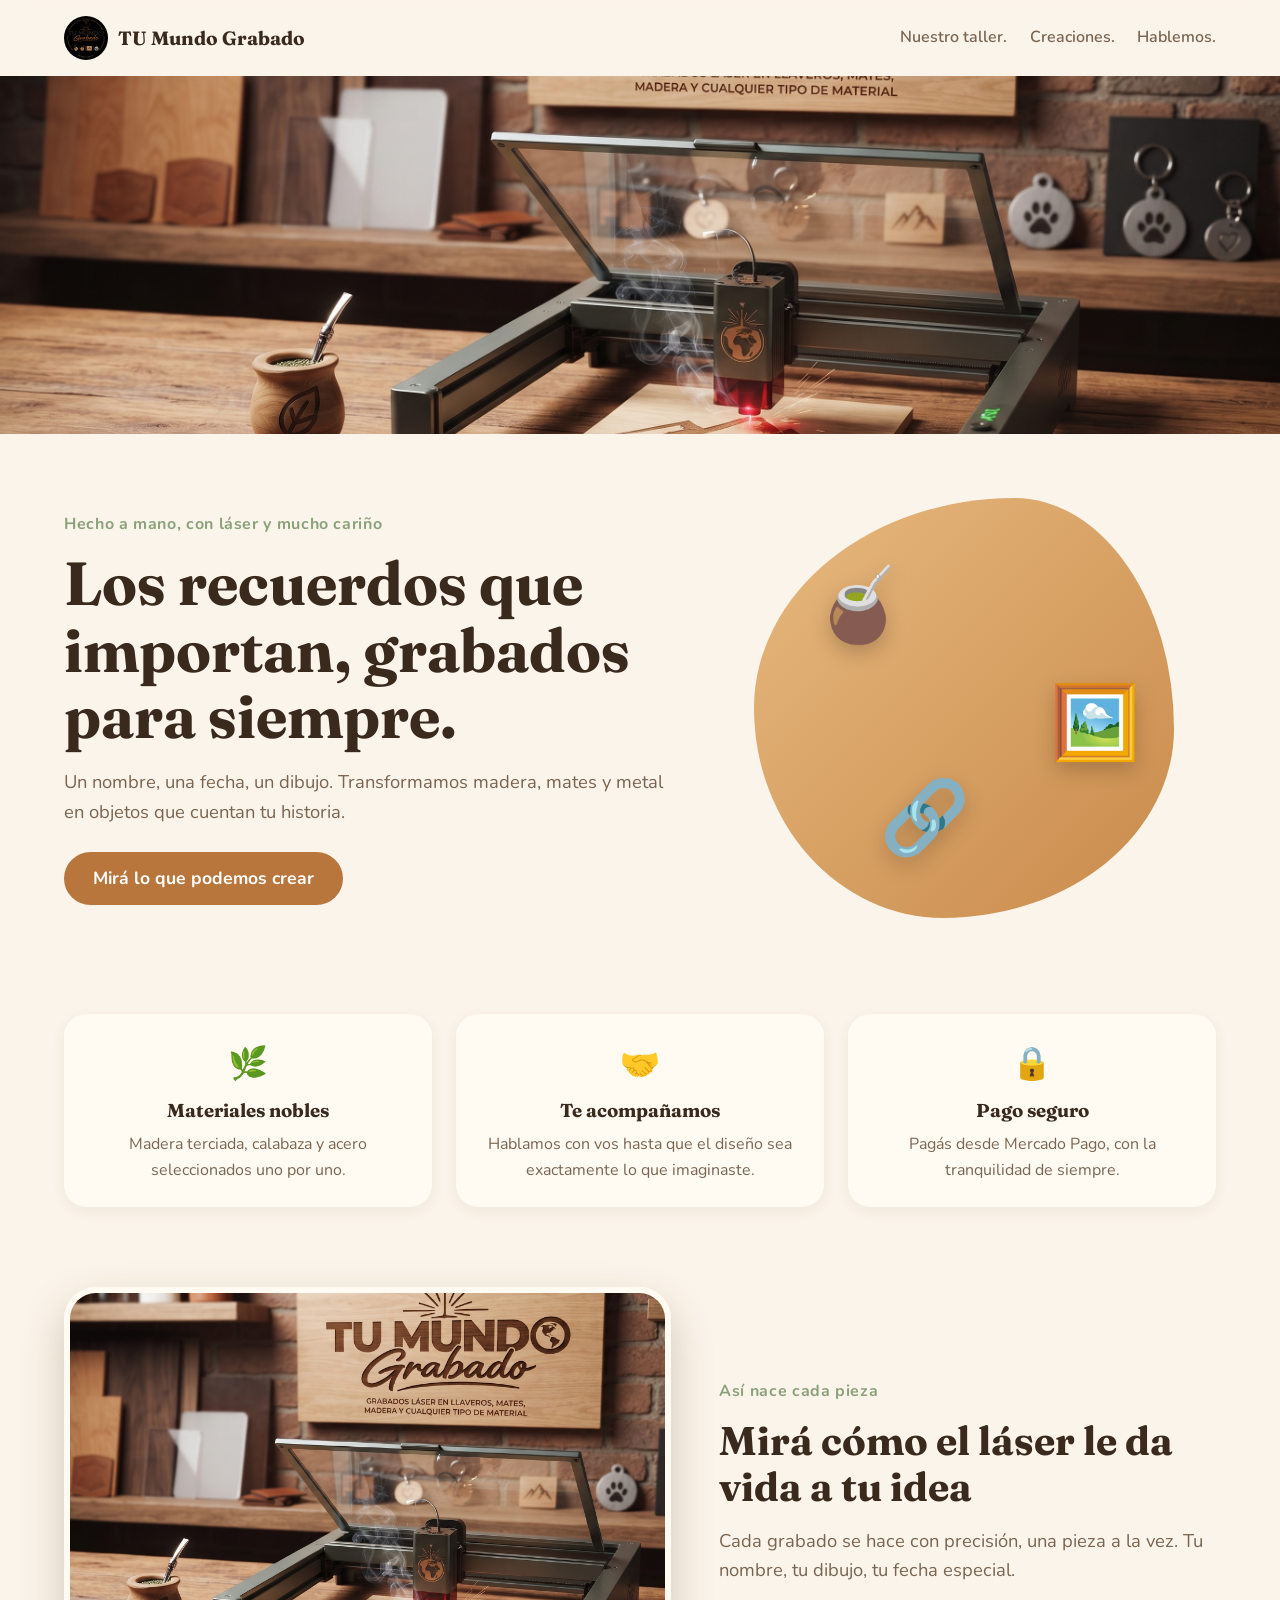
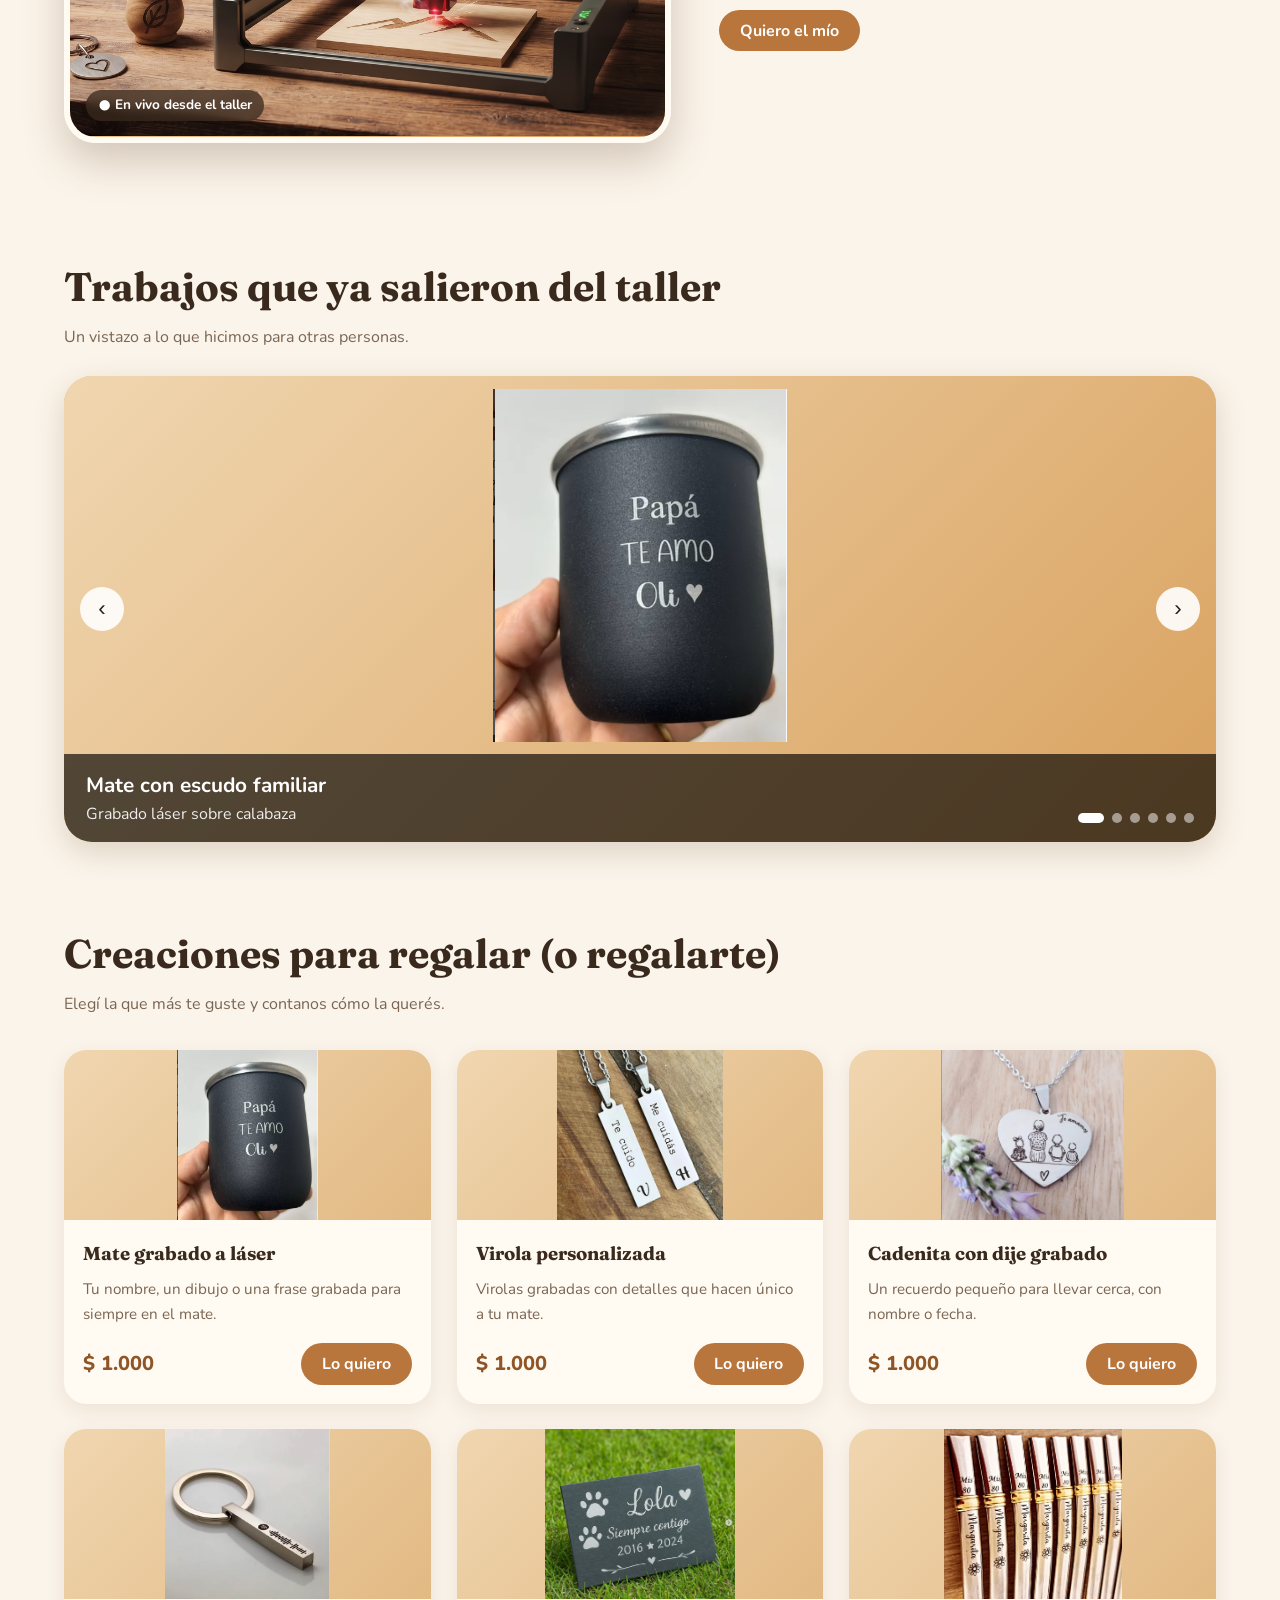
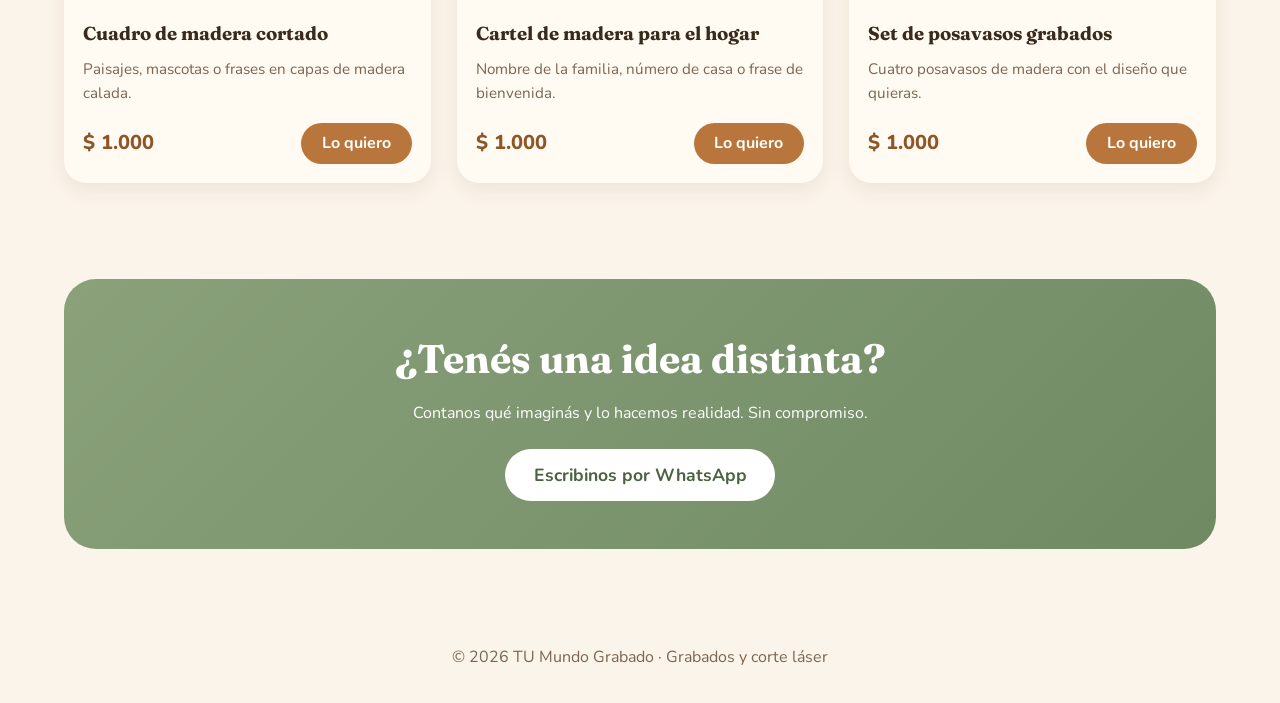
==== commit 82f6d42a: ""video"" ====
--- a/index.html
+++ b/index.html
@@ -43,6 +43,20 @@
         <div class="reveal"><span>🔒</span><h3>Pago seguro</h3><p>Pagás desde Mercado Pago, con la tranquilidad de siempre.</p></div>
       </section>
 
+      <section id="proceso" class="showcase">
+        <div class="showcase__video reveal">
+          <video id="laser-video" muted loop playsinline preload="metadata" poster="image/horizontal.jpg" aria-label="Láser grabando una pieza de madera">
+            <source src="image/grabados%20laser.mp4" type="video/mp4">
+          </video>
+          <span class="showcase__tag">● En vivo desde el taller</span>
+        </div>
+        <div class="showcase__text reveal">
+          <p class="eyebrow">Así nace cada pieza</p>
+          <h2>Mirá cómo el láser le da vida a tu idea</h2>
+          <p class="lead">Cada grabado se hace con precisión, una pieza a la vez. Tu nombre, tu dibujo, tu fecha especial.</p>
+          <a class="btn" href="#creaciones">Quiero el mío</a>
+        </div>
+      </section>
       <section id="trabajos" class="works">
         <div class="works__head"><h2>Trabajos que ya salieron del taller</h2><p>Un vistazo a lo que hicimos para otras personas.</p></div>
         <div id="carousel" class="car" aria-roledescription="carrusel" aria-label="Trabajos realizados"></div>
@@ -72,7 +86,8 @@
           <textarea id="comment" rows="4" placeholder="Ej: Quiero el nombre «Lucía» con una flor al costado"></textarea>
           <div class="row">
             <div><label for="name">Tu nombre (opcional)</label><input id="name" autocomplete="name"></div>
-            <div><label for="contact">WhatsApp o email (opcional)</label><input id="contact" autocomplete="email"></div>
+            <div><label for="phone">Teléfono / WhatsApp</label><input id="phone" type="tel" autocomplete="tel" inputmode="tel"></div>
+            <div><label for="email">Email (te enviamos el comprobante)</label><input id="email" type="email" autocomplete="email"></div>
           </div>
           <label for="ship-mode">Entrega</label>
           <select id="ship-mode"></select>
@@ -99,5 +114,12 @@
 
   <script src="js/config.js"></script>
   <script src="js/app.js"></script>
+  <script>
+    (function(){
+      var v=document.getElementById('laser-video');
+      if(!v||matchMedia('(prefers-reduced-motion:reduce)').matches){if(v)v.controls=true;return}
+      new IntersectionObserver(function(e){e[0].isIntersecting?v.play().catch(function(){}):v.pause()},{threshold:.35}).observe(v);
+    })();
+  </script>
 </body>
 </html>
--- a/css/index.css
+++ b/css/index.css
@@ -84,3 +84,10 @@
   .detail__media{font-size:6rem;aspect-ratio:16/10}
 }
 @media(prefers-reduced-motion:reduce){*{animation:none!important;transition:none!important}.reveal,.card{opacity:1;transform:none}}
+
+.showcase{display:grid;grid-template-columns:1.1fr .9fr;align-items:center;gap:3rem;padding:3rem 5vw}
+.showcase__video{position:relative;border-radius:32px;overflow:hidden;box-shadow:0 18px 40px rgba(90,60,30,.25);background:linear-gradient(135deg,#f0d6b0,#d9a25f);aspect-ratio:4/3;border:6px solid var(--cream)}
+.showcase__video video{display:block;width:100%;height:100%;object-fit:cover}
+.showcase__tag{position:absolute;left:1rem;bottom:1rem;background:rgba(58,42,30,.75);color:#fff;font-size:.85rem;font-weight:700;padding:.3rem .8rem;border-radius:999px;backdrop-filter:blur(4px)}
+.showcase__text h2{font-size:clamp(1.7rem,3.5vw,2.5rem);line-height:1.15;margin-bottom:1rem}
+@media(max-width:800px){.showcase{grid-template-columns:1fr;gap:1.5rem;padding:2rem 5vw}.showcase__video{aspect-ratio:16/10}}
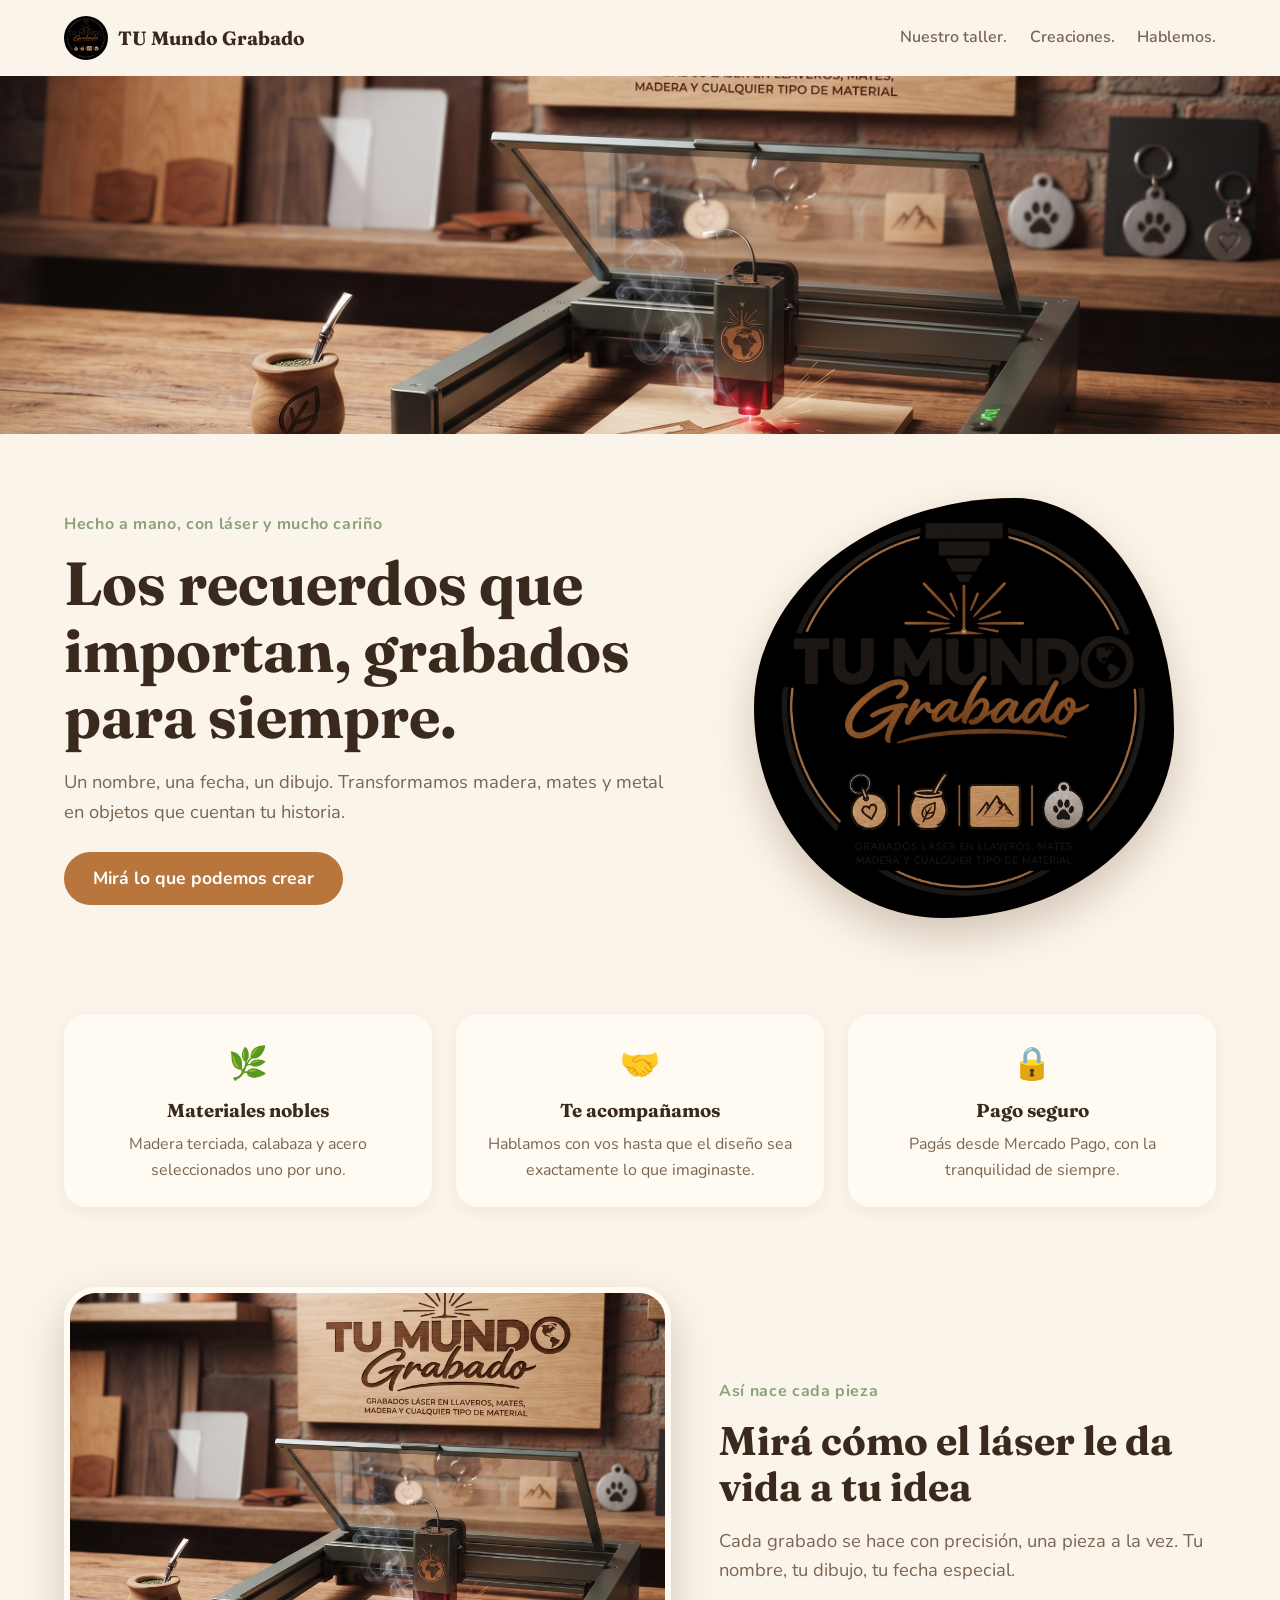
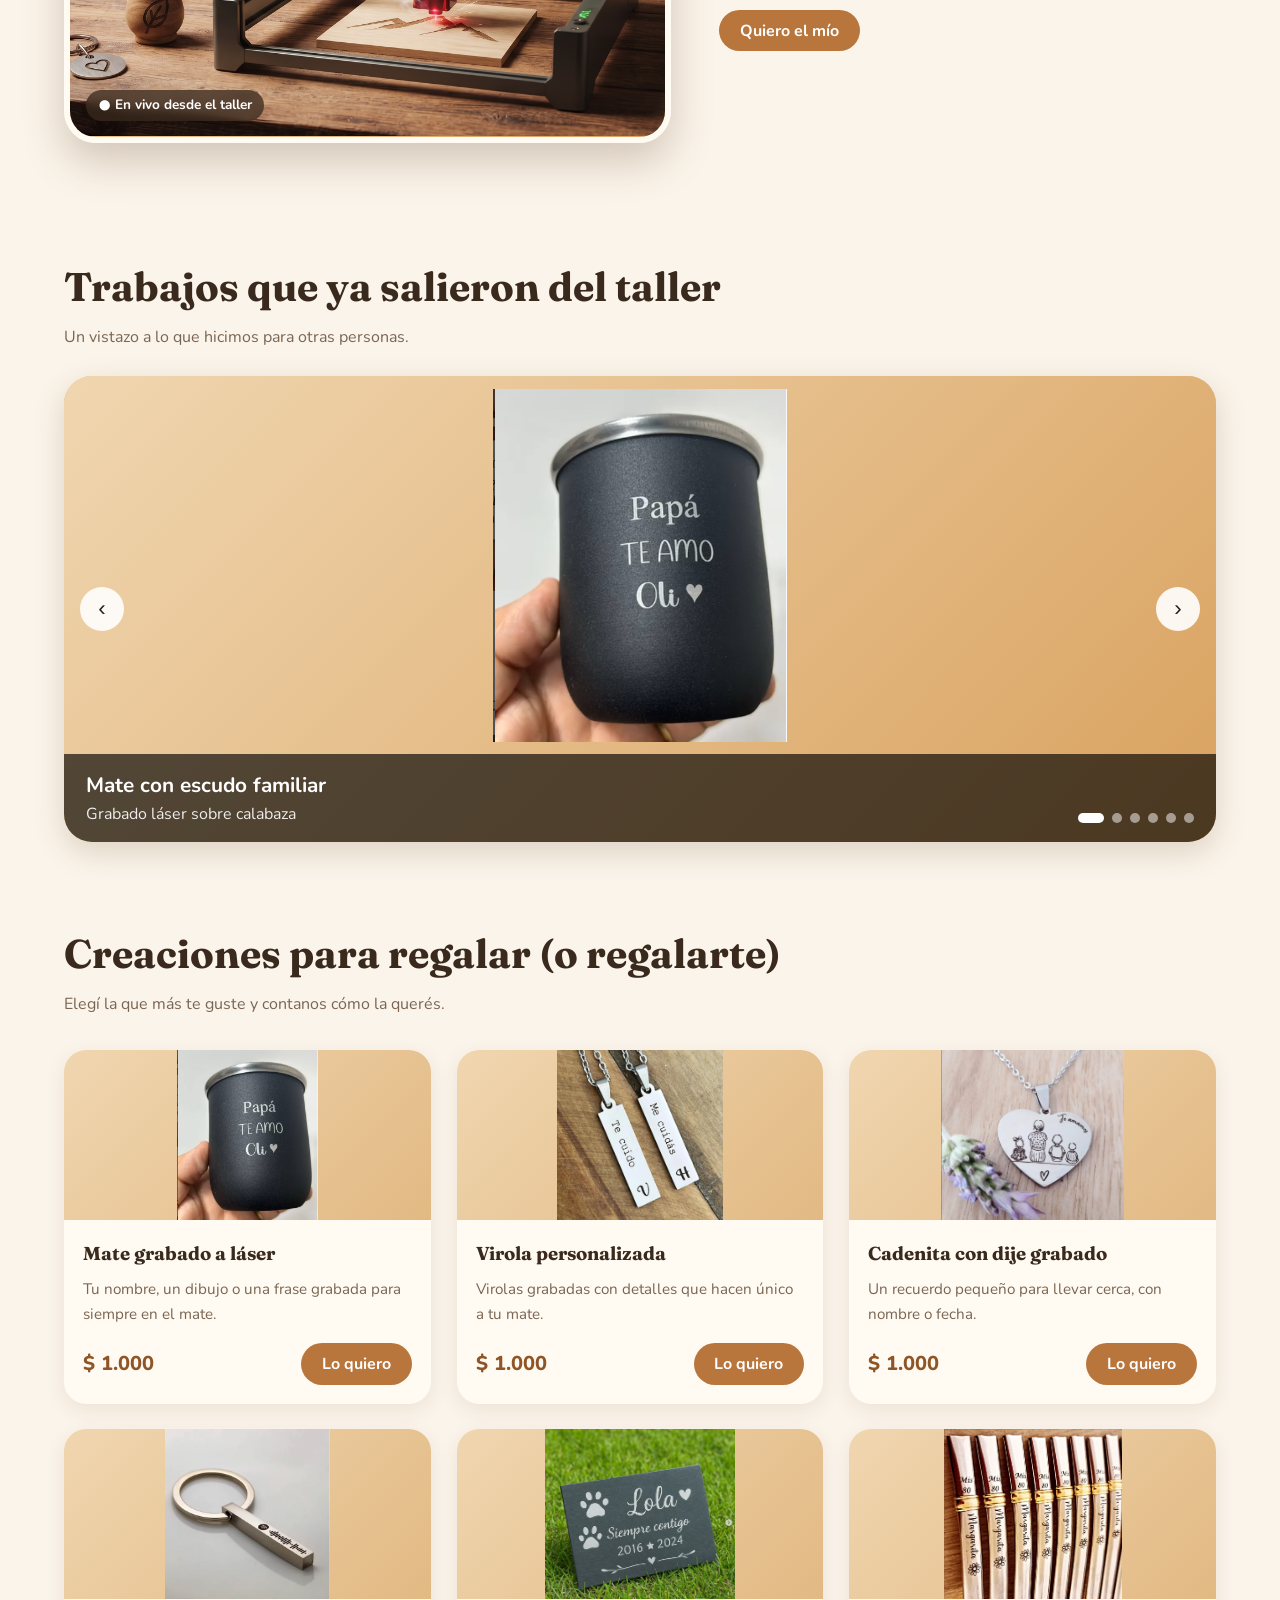
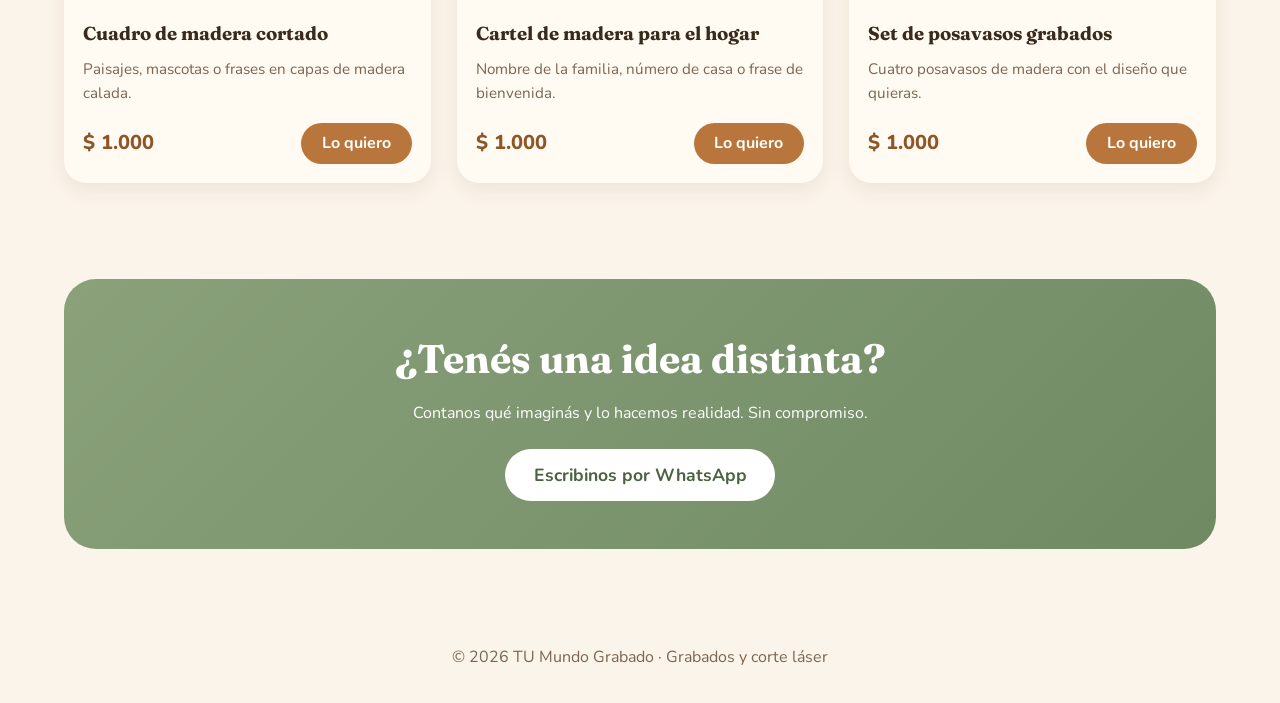
==== commit c74c9ed1: ""logo"" ====
--- a/index.html
+++ b/index.html
@@ -32,8 +32,8 @@
           <a class="btn btn--big" href="#creaciones">Mirá lo que podemos crear</a>
         </div>
         <div class="hero__art" aria-hidden="true">
-          <div class="blob"></div>
-          <span class="hero__emoji e1">🧉</span><span class="hero__emoji e2">🖼️</span><span class="hero__emoji e3">🔗</span>
+          <div class="blob"><img src="image/logo.jpg" alt=""></div>
+          
         </div>
       </section>
 
--- a/css/index.css
+++ b/css/index.css
@@ -26,7 +26,8 @@
 .hero h1{font-size:clamp(2.2rem,5vw,3.8rem);line-height:1.1;margin-bottom:1rem}
 .lead{font-size:1.15rem;color:var(--muted);margin-bottom:1.6rem}
 .hero__art{position:relative;aspect-ratio:1;max-width:420px;justify-self:center;width:100%}
-.blob{position:absolute;inset:0;background:linear-gradient(135deg,#e7b97f,#c98a4b);border-radius:62% 38% 55% 45%/50% 55% 45% 50%;animation:morph 9s ease-in-out infinite}
+.blob{position:absolute;inset:0;background:linear-gradient(135deg,#e7b97f,#c98a4b);border-radius:62% 38% 55% 45%/50% 55% 45% 50%;animation:morph 9s ease-in-out infinite;overflow:hidden;box-shadow:0 18px 40px rgba(90,60,30,.25)}
+.blob img{width:100%;height:100%;object-fit:cover;display:block}
 @keyframes morph{50%{border-radius:40% 60% 45% 55%/55% 40% 60% 45%;transform:rotate(6deg)}}
 .hero__emoji{position:absolute;font-size:4.5rem;filter:drop-shadow(0 8px 10px rgba(0,0,0,.2));animation:float 5s ease-in-out infinite}
 .e1{top:12%;left:14%}.e2{top:40%;right:8%;animation-delay:1s}.e3{bottom:10%;left:30%;animation-delay:2s}
